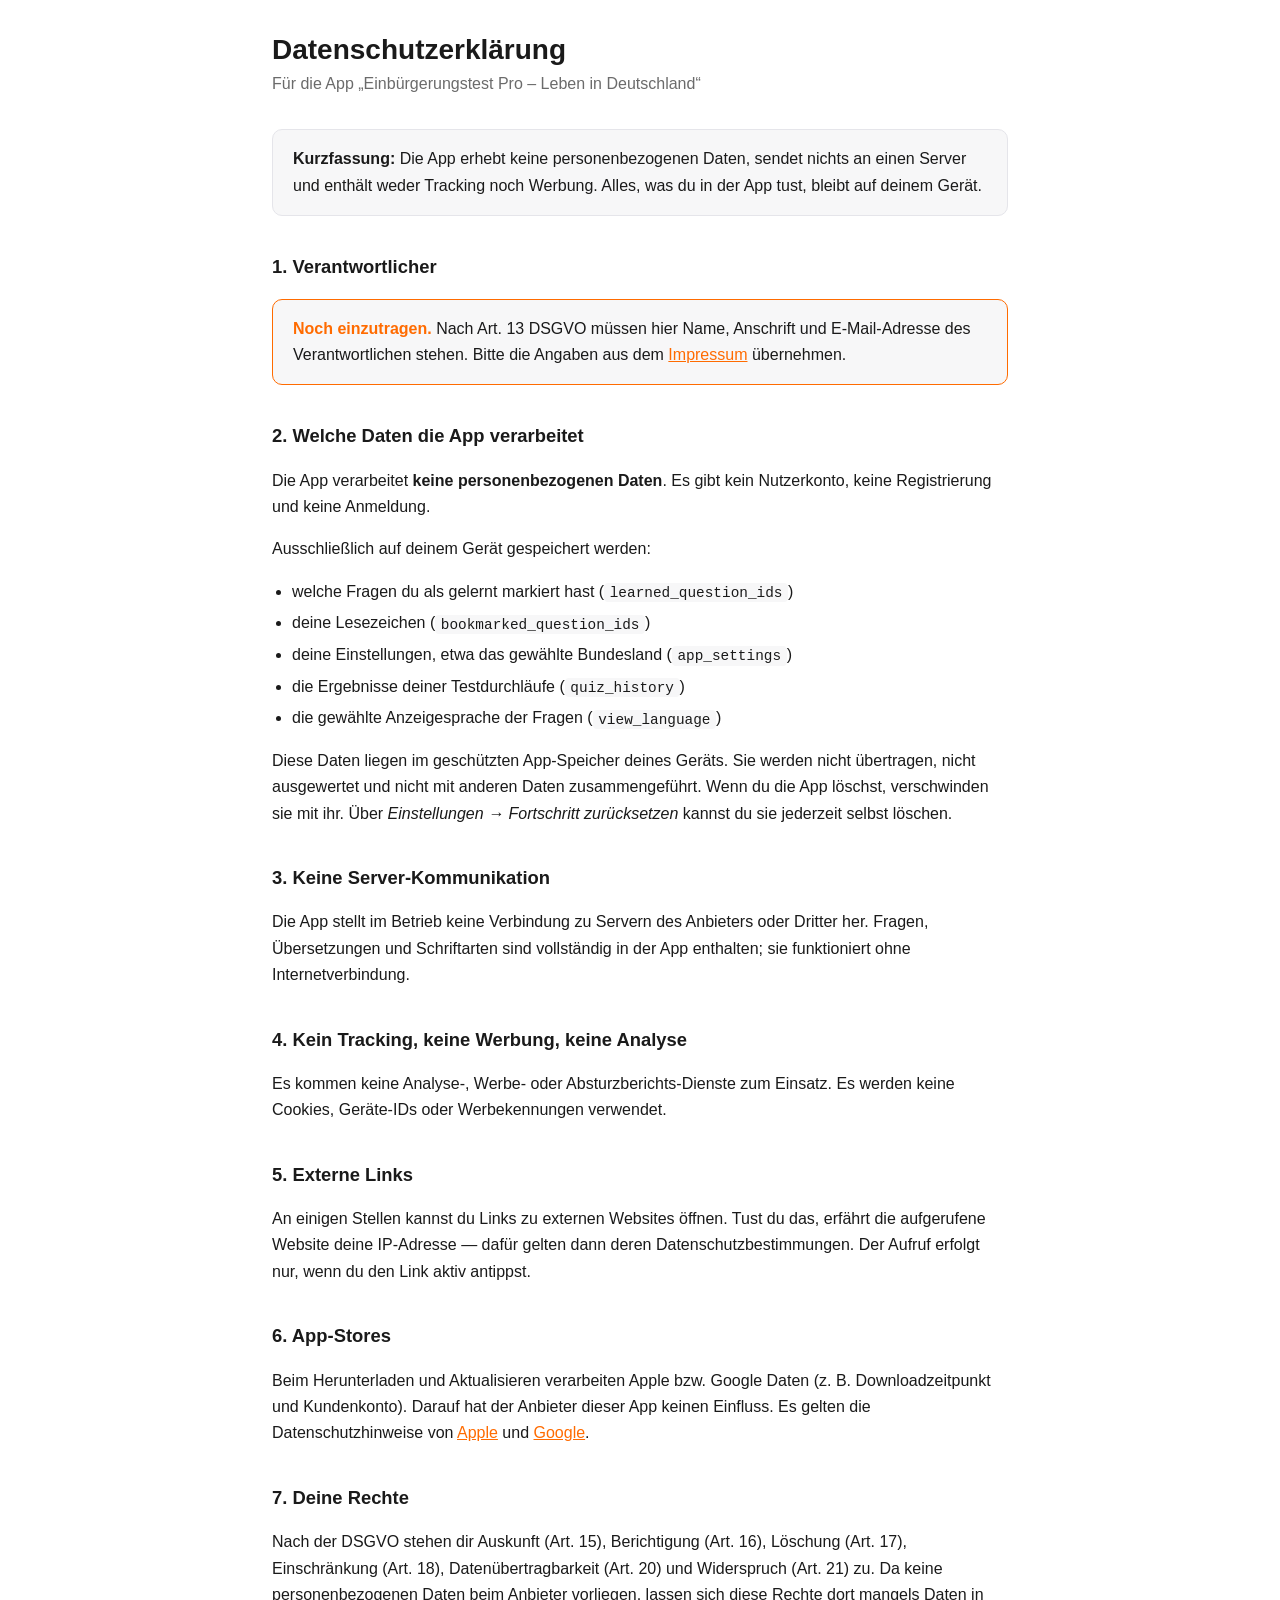
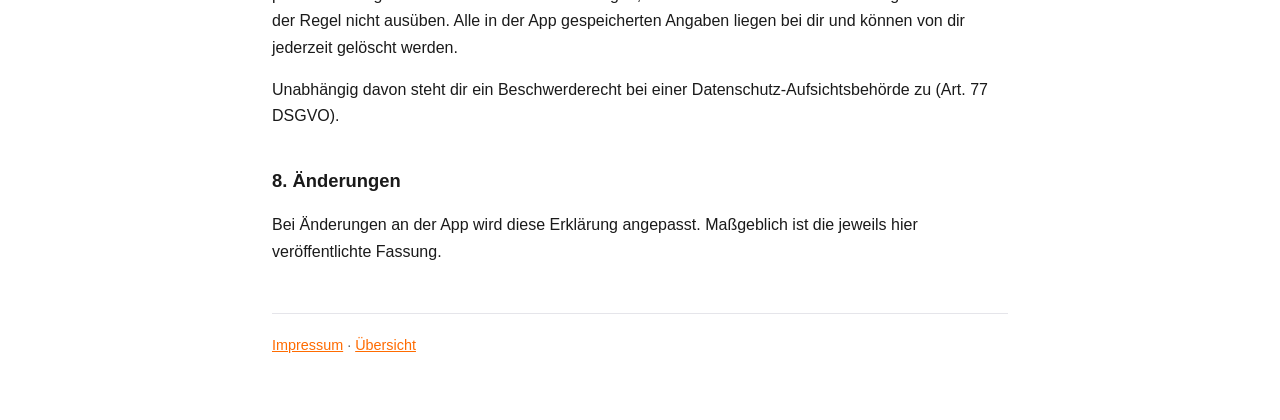
==== docs/datenschutz.html @ d4d47d2e "Datenschutzerklaerung und Impressum als Seiten fuer GitHub Pages Die in App und Store-Metadata hinte" ====
<!DOCTYPE html>
<html lang="de">
<head>
<meta charset="utf-8">
<meta name="viewport" content="width=device-width, initial-scale=1">
<title>Datenschutzerklärung – Einbürgerungstest Pro</title>
<link rel="stylesheet" href="style.css">
</head>
<body>
<main>
<h1>Datenschutzerklärung</h1>
<p class="sub">Für die App „Einbürgerungstest Pro – Leben in Deutschland“</p>

<div class="box">
<strong>Kurzfassung:</strong> Die App erhebt keine personenbezogenen Daten, sendet
nichts an einen Server und enthält weder Tracking noch Werbung. Alles, was du in
der App tust, bleibt auf deinem Gerät.
</div>

<h2>1. Verantwortlicher</h2>
<div class="box todo">
<strong>Noch einzutragen.</strong> Nach Art. 13 DSGVO müssen hier Name, Anschrift
und E-Mail-Adresse des Verantwortlichen stehen. Bitte die Angaben aus dem
<a href="impressum.html">Impressum</a> übernehmen.
</div>

<h2>2. Welche Daten die App verarbeitet</h2>
<p>Die App verarbeitet <strong>keine personenbezogenen Daten</strong>. Es gibt kein
Nutzerkonto, keine Registrierung und keine Anmeldung.</p>
<p>Ausschließlich auf deinem Gerät gespeichert werden:</p>
<ul>
  <li>welche Fragen du als gelernt markiert hast (<code>learned_question_ids</code>)</li>
  <li>deine Lesezeichen (<code>bookmarked_question_ids</code>)</li>
  <li>deine Einstellungen, etwa das gewählte Bundesland (<code>app_settings</code>)</li>
  <li>die Ergebnisse deiner Testdurchläufe (<code>quiz_history</code>)</li>
  <li>die gewählte Anzeigesprache der Fragen (<code>view_language</code>)</li>
</ul>
<p>Diese Daten liegen im geschützten App-Speicher deines Geräts. Sie werden nicht
übertragen, nicht ausgewertet und nicht mit anderen Daten zusammengeführt. Wenn du
die App löschst, verschwinden sie mit ihr. Über <em>Einstellungen → Fortschritt
zurücksetzen</em> kannst du sie jederzeit selbst löschen.</p>

<h2>3. Keine Server-Kommunikation</h2>
<p>Die App stellt im Betrieb keine Verbindung zu Servern des Anbieters oder Dritter
her. Fragen, Übersetzungen und Schriftarten sind vollständig in der App enthalten;
sie funktioniert ohne Internetverbindung.</p>

<h2>4. Kein Tracking, keine Werbung, keine Analyse</h2>
<p>Es kommen keine Analyse-, Werbe- oder Absturzberichts-Dienste zum Einsatz. Es
werden keine Cookies, Geräte-IDs oder Werbekennungen verwendet.</p>

<h2>5. Externe Links</h2>
<p>An einigen Stellen kannst du Links zu externen Websites öffnen. Tust du das,
erfährt die aufgerufene Website deine IP-Adresse — dafür gelten dann deren
Datenschutzbestimmungen. Der Aufruf erfolgt nur, wenn du den Link aktiv antippst.</p>

<h2>6. App-Stores</h2>
<p>Beim Herunterladen und Aktualisieren verarbeiten Apple bzw. Google Daten
(z. B. Downloadzeitpunkt und Kundenkonto). Darauf hat der Anbieter dieser App
keinen Einfluss. Es gelten die Datenschutzhinweise von
<a href="https://www.apple.com/legal/privacy/de-ww/">Apple</a> und
<a href="https://policies.google.com/privacy">Google</a>.</p>

<h2>7. Deine Rechte</h2>
<p>Nach der DSGVO stehen dir Auskunft (Art. 15), Berichtigung (Art. 16), Löschung
(Art. 17), Einschränkung (Art. 18), Datenübertragbarkeit (Art. 20) und Widerspruch
(Art. 21) zu. Da keine personenbezogenen Daten beim Anbieter vorliegen, lassen sich
diese Rechte dort mangels Daten in der Regel nicht ausüben. Alle in der App
gespeicherten Angaben liegen bei dir und können von dir jederzeit gelöscht werden.</p>
<p>Unabhängig davon steht dir ein Beschwerderecht bei einer
Datenschutz-Aufsichtsbehörde zu (Art. 77 DSGVO).</p>

<h2>8. Änderungen</h2>
<p>Bei Änderungen an der App wird diese Erklärung angepasst. Maßgeblich ist die
jeweils hier veröffentlichte Fassung.</p>

<footer>
<a href="impressum.html">Impressum</a> · <a href="index.html">Übersicht</a>
</footer>
</main>
</body>
</html>
---- docs/style.css ----
:root {
  --bg: #ffffff; --fg: #1a1a1a; --muted: #6b6b6b;
  --accent: #ff6b00; --border: #e5e5ea; --card: #f7f7f8;
}
@media (prefers-color-scheme: dark) {
  :root { --bg: #121214; --fg: #f2f2f4; --muted: #a1a1aa;
          --border: #2a2a2e; --card: #1c1c1f; }
}
* { box-sizing: border-box; }
body {
  margin: 0; padding: 2rem 1.25rem 4rem;
  font: 16px/1.65 -apple-system, BlinkMacSystemFont, "Segoe UI", Roboto, sans-serif;
  color: var(--fg); background: var(--bg);
}
main { max-width: 46rem; margin: 0 auto; }
h1 { font-size: 1.75rem; line-height: 1.25; margin: 0 0 .25rem; }
h2 { font-size: 1.15rem; margin: 2.25rem 0 .5rem; }
.sub { color: var(--muted); margin: 0 0 2rem; }
a { color: var(--accent); }
ul { padding-left: 1.25rem; }
li { margin: .3rem 0; }
code { background: var(--card); padding: .1rem .35rem; border-radius: 4px; font-size: .9em; }
.box { background: var(--card); border: 1px solid var(--border);
       border-radius: 10px; padding: 1rem 1.25rem; margin: 1rem 0; }
.todo { border-color: var(--accent); }
.todo strong { color: var(--accent); }
footer { margin-top: 3rem; padding-top: 1.25rem; border-top: 1px solid var(--border);
         color: var(--muted); font-size: .9rem; }
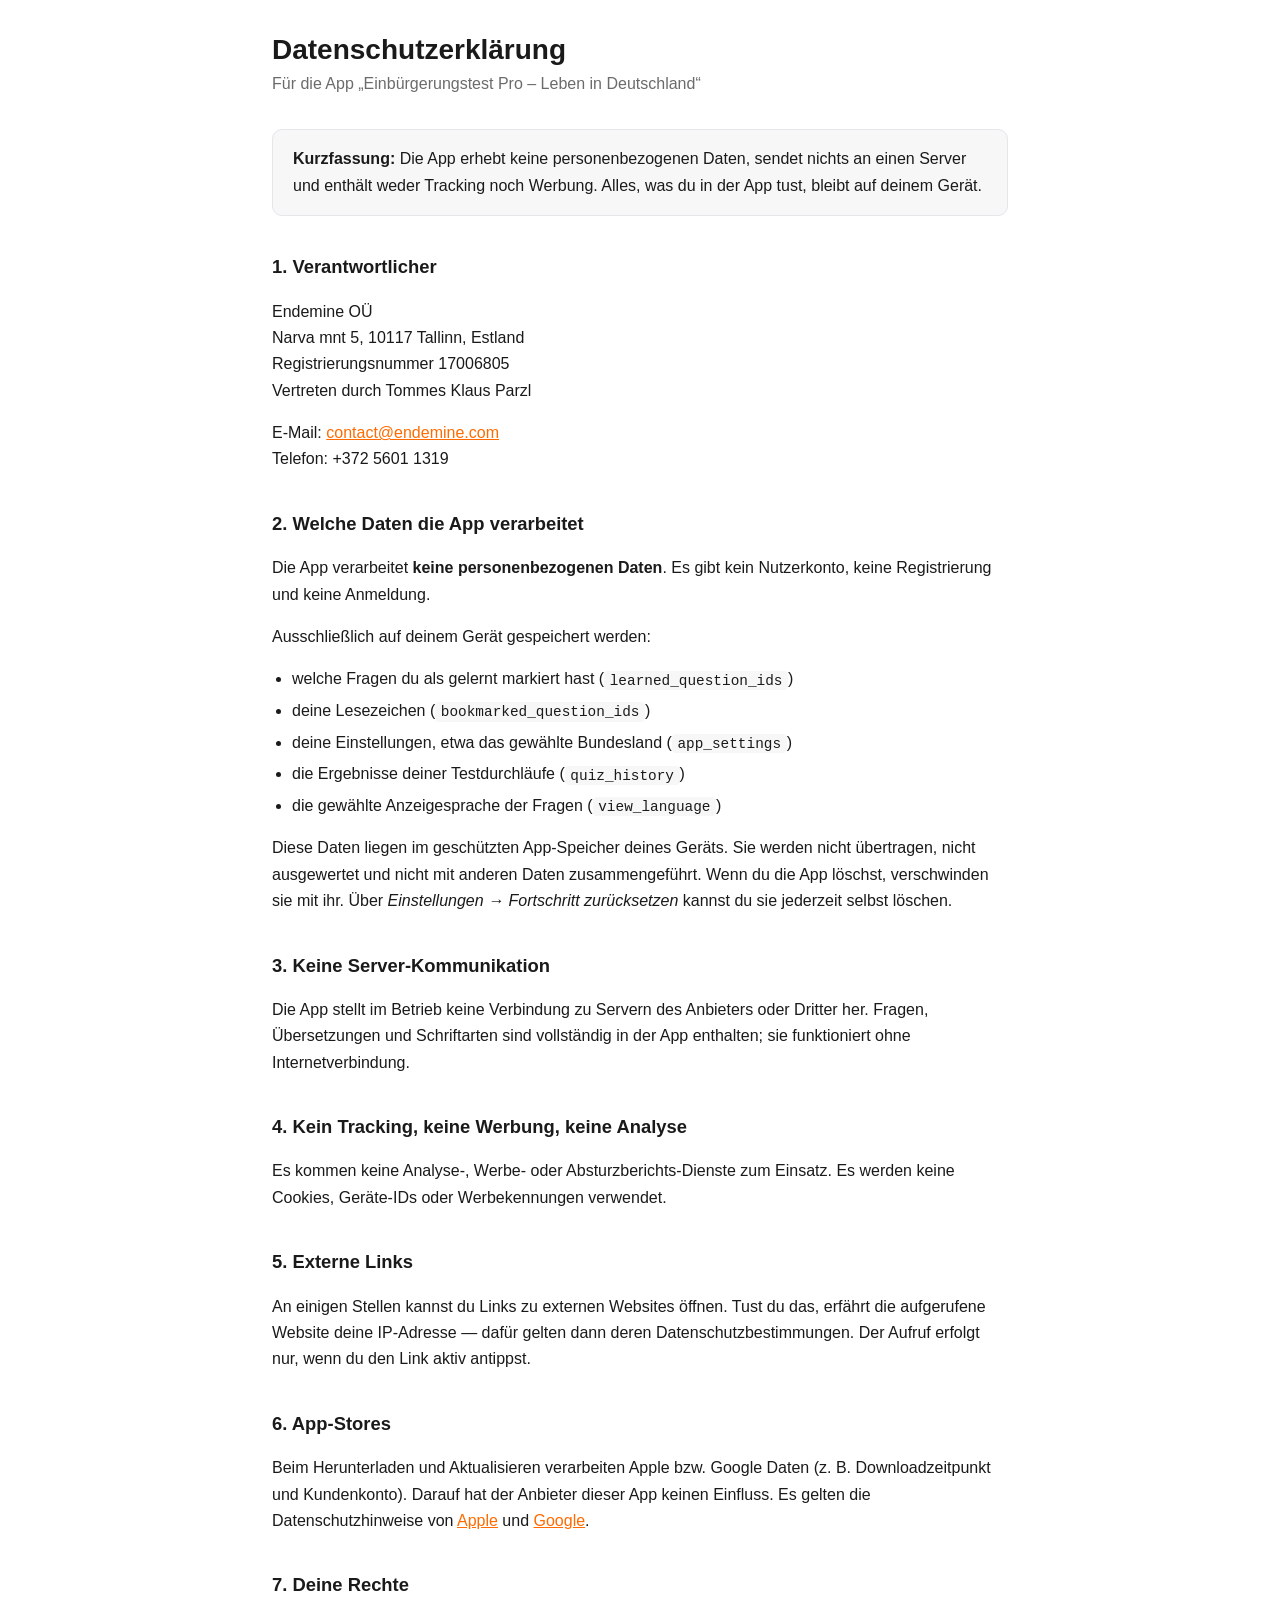
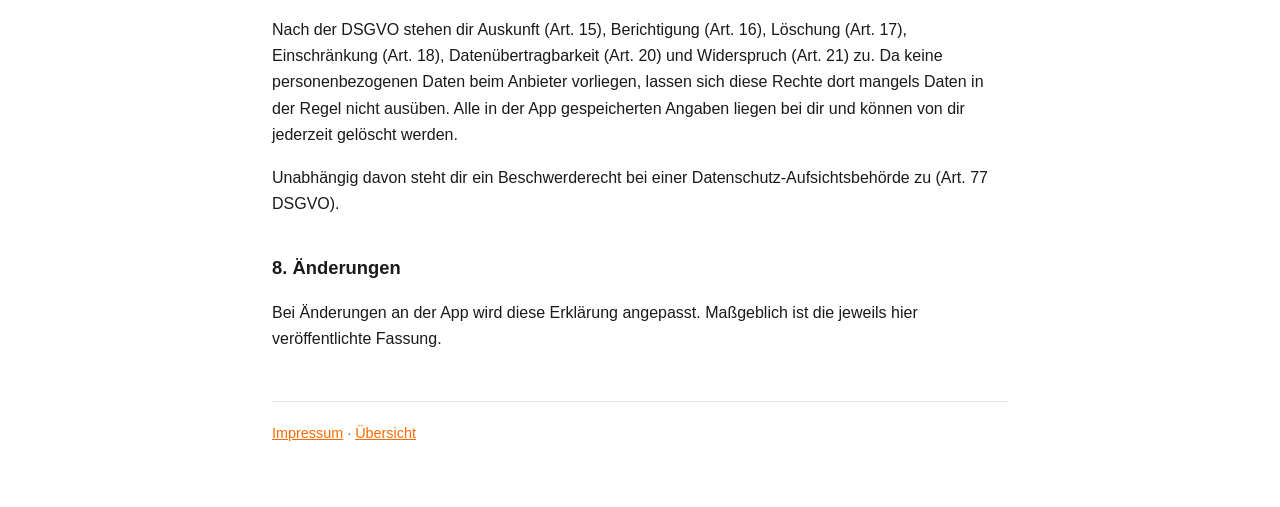
==== commit 5d93e75e: "Impressum und Verantwortlichen eintragen (Endemine OUe) Angaben aus endemine.com/imprint uebernommen" ====
--- a/docs/datenschutz.html
+++ b/docs/datenschutz.html
@@ -18,11 +18,14 @@
 </div>
 
 <h2>1. Verantwortlicher</h2>
-<div class="box todo">
-<strong>Noch einzutragen.</strong> Nach Art. 13 DSGVO müssen hier Name, Anschrift
-und E-Mail-Adresse des Verantwortlichen stehen. Bitte die Angaben aus dem
-<a href="impressum.html">Impressum</a> übernehmen.
-</div>
+<p>
+Endemine OÜ<br>
+Narva mnt 5, 10117 Tallinn, Estland<br>
+Registrierungsnummer 17006805<br>
+Vertreten durch Tommes Klaus Parzl
+</p>
+<p>E-Mail: <a href="mailto:contact@endemine.com">contact@endemine.com</a><br>
+Telefon: +372 5601 1319</p>
 
 <h2>2. Welche Daten die App verarbeitet</h2>
 <p>Die App verarbeitet <strong>keine personenbezogenen Daten</strong>. Es gibt kein
